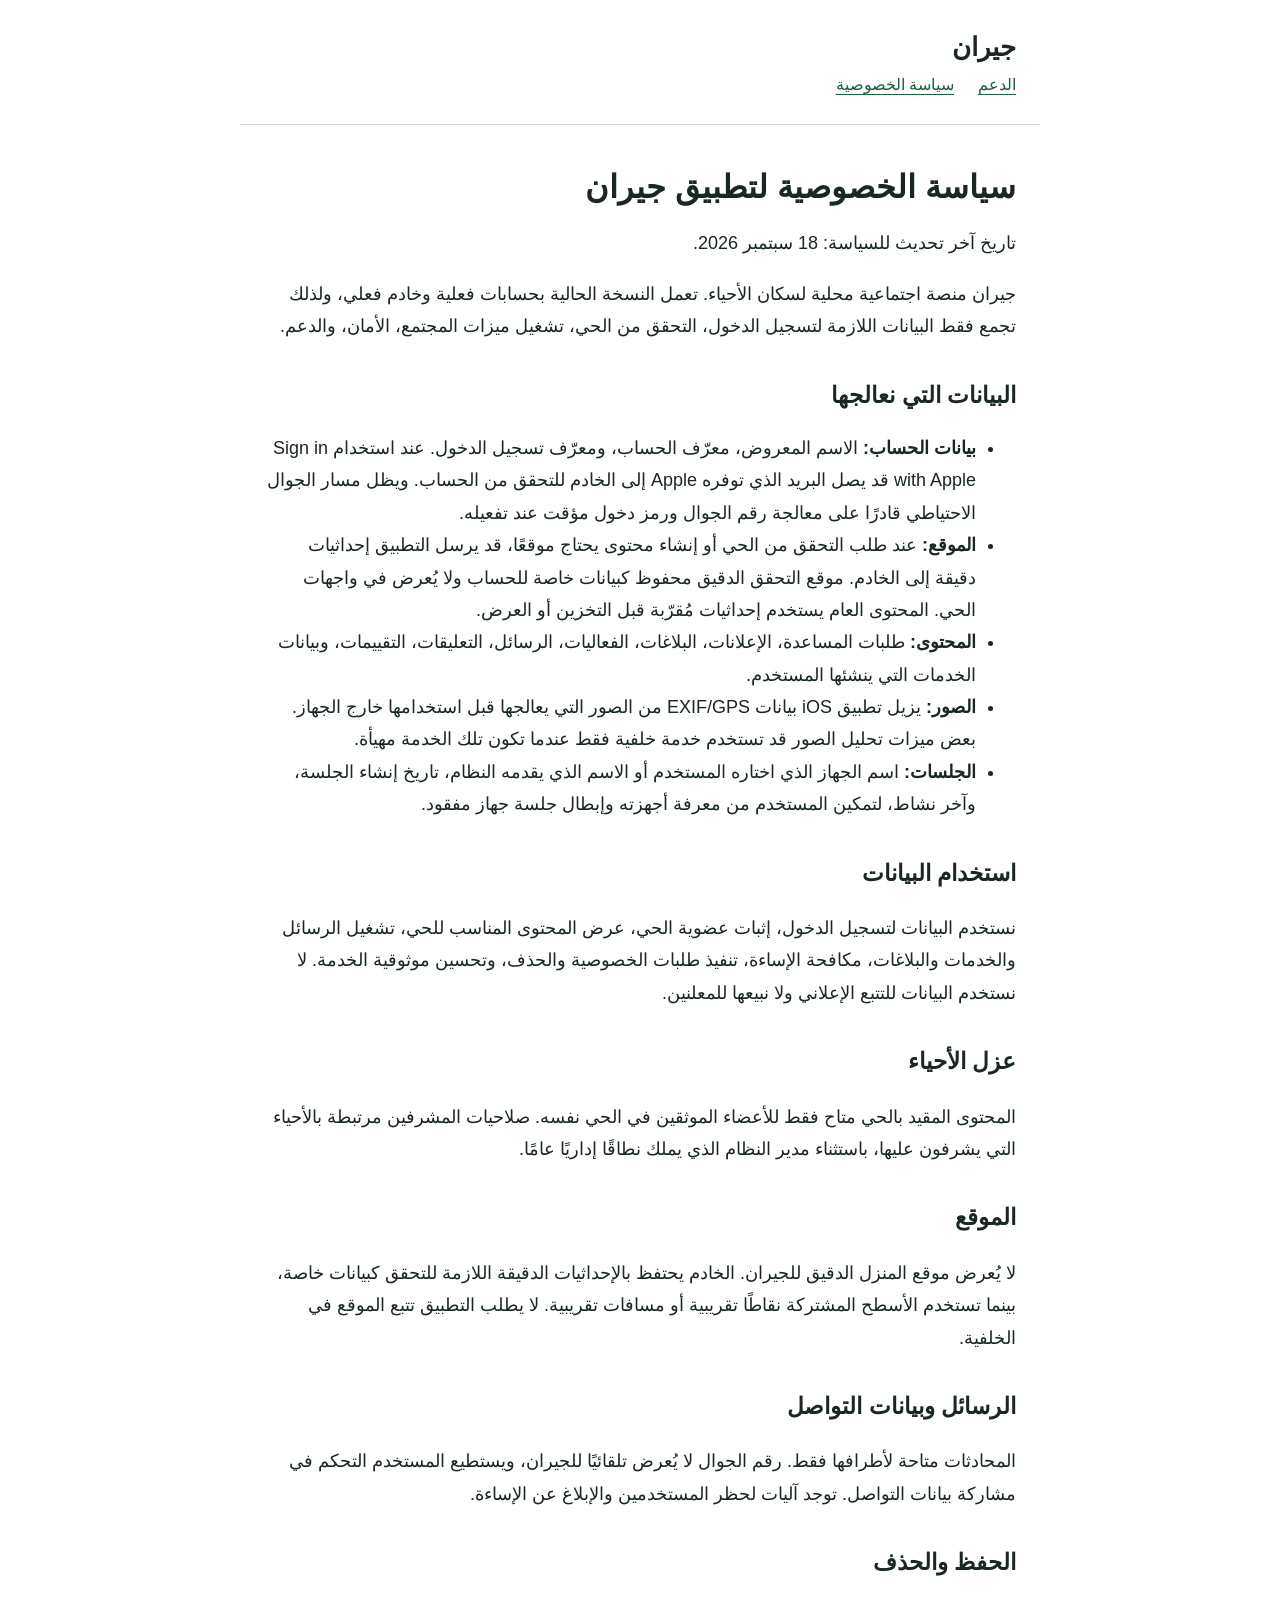
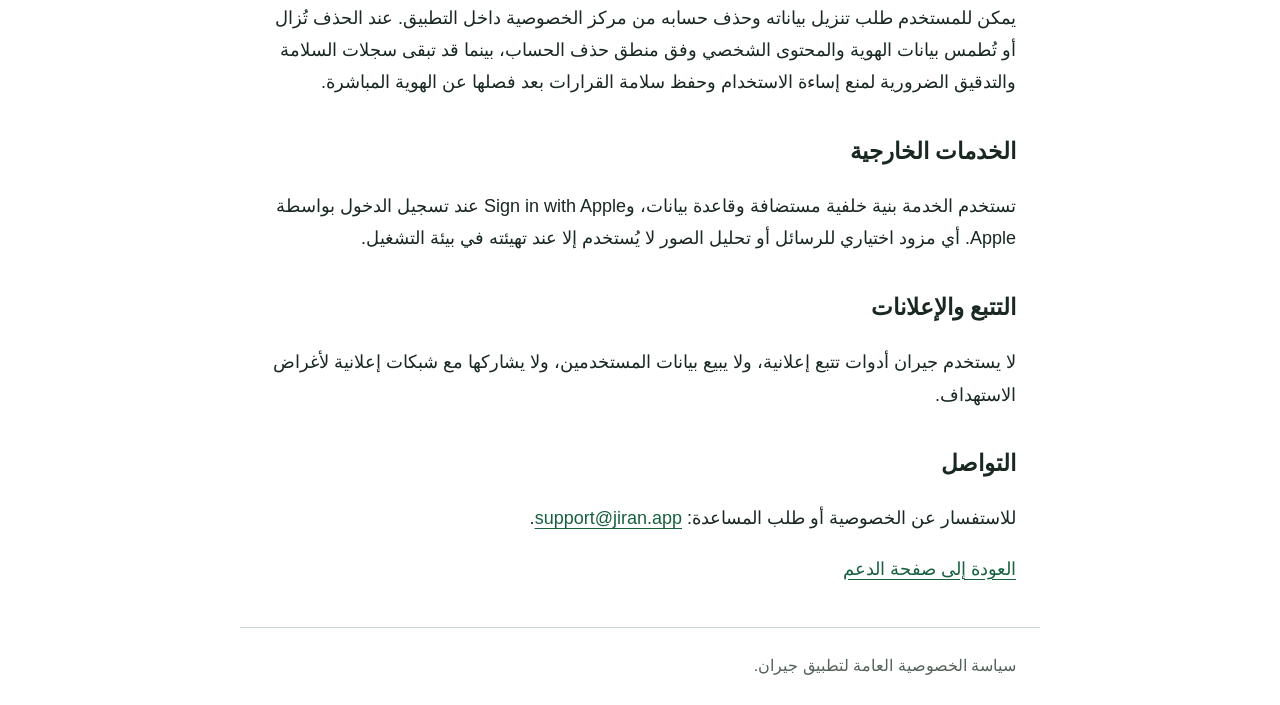
==== privacy.html @ 53e1cf00 "Publish Jiran support and existing privacy policy" ====
<!doctype html>
<html lang="ar" dir="rtl">
<head><meta charset="utf-8"><meta name="viewport" content="width=device-width,initial-scale=1"><meta name="description" content="سياسة الخصوصية لتطبيق جيران"><title>جيران | سياسة الخصوصية</title><link rel="stylesheet" href="styles.css"></head>
<body>
<header><div class="brand">جيران</div><nav aria-label="التنقل"><a href="index.html">الدعم</a><a href="privacy.html" aria-current="page">سياسة الخصوصية</a></nav></header>
<main>
<h1>سياسة الخصوصية لتطبيق جيران</h1>
<p>تاريخ آخر تحديث للسياسة: 18 سبتمبر 2026.</p>
<p>جيران منصة اجتماعية محلية لسكان الأحياء. تعمل النسخة الحالية بحسابات فعلية وخادم فعلي، ولذلك تجمع فقط البيانات اللازمة لتسجيل الدخول، التحقق من الحي، تشغيل ميزات المجتمع، الأمان، والدعم.</p>
<h2>البيانات التي نعالجها</h2>
<ul>
<li><strong>بيانات الحساب:</strong> الاسم المعروض، معرّف الحساب، ومعرّف تسجيل الدخول. عند استخدام Sign in with Apple قد يصل البريد الذي توفره Apple إلى الخادم للتحقق من الحساب. ويظل مسار الجوال الاحتياطي قادرًا على معالجة رقم الجوال ورمز دخول مؤقت عند تفعيله.</li>
<li><strong>الموقع:</strong> عند طلب التحقق من الحي أو إنشاء محتوى يحتاج موقعًا، قد يرسل التطبيق إحداثيات دقيقة إلى الخادم. موقع التحقق الدقيق محفوظ كبيانات خاصة للحساب ولا يُعرض في واجهات الحي. المحتوى العام يستخدم إحداثيات مُقرّبة قبل التخزين أو العرض.</li>
<li><strong>المحتوى:</strong> طلبات المساعدة، الإعلانات، البلاغات، الفعاليات، الرسائل، التعليقات، التقييمات، وبيانات الخدمات التي ينشئها المستخدم.</li>
<li><strong>الصور:</strong> يزيل تطبيق iOS بيانات EXIF/GPS من الصور التي يعالجها قبل استخدامها خارج الجهاز. بعض ميزات تحليل الصور قد تستخدم خدمة خلفية فقط عندما تكون تلك الخدمة مهيأة.</li>
<li><strong>الجلسات:</strong> اسم الجهاز الذي اختاره المستخدم أو الاسم الذي يقدمه النظام، تاريخ إنشاء الجلسة، وآخر نشاط، لتمكين المستخدم من معرفة أجهزته وإبطال جلسة جهاز مفقود.</li>
</ul>
<h2>استخدام البيانات</h2>
<p>نستخدم البيانات لتسجيل الدخول، إثبات عضوية الحي، عرض المحتوى المناسب للحي، تشغيل الرسائل والخدمات والبلاغات، مكافحة الإساءة، تنفيذ طلبات الخصوصية والحذف، وتحسين موثوقية الخدمة. لا نستخدم البيانات للتتبع الإعلاني ولا نبيعها للمعلنين.</p>
<h2>عزل الأحياء</h2>
<p>المحتوى المقيد بالحي متاح فقط للأعضاء الموثقين في الحي نفسه. صلاحيات المشرفين مرتبطة بالأحياء التي يشرفون عليها، باستثناء مدير النظام الذي يملك نطاقًا إداريًا عامًا.</p>
<h2>الموقع</h2>
<p>لا يُعرض موقع المنزل الدقيق للجيران. الخادم يحتفظ بالإحداثيات الدقيقة اللازمة للتحقق كبيانات خاصة، بينما تستخدم الأسطح المشتركة نقاطًا تقريبية أو مسافات تقريبية. لا يطلب التطبيق تتبع الموقع في الخلفية.</p>
<h2>الرسائل وبيانات التواصل</h2>
<p>المحادثات متاحة لأطرافها فقط. رقم الجوال لا يُعرض تلقائيًا للجيران، ويستطيع المستخدم التحكم في مشاركة بيانات التواصل. توجد آليات لحظر المستخدمين والإبلاغ عن الإساءة.</p>
<h2>الحفظ والحذف</h2>
<p>يمكن للمستخدم طلب تنزيل بياناته وحذف حسابه من مركز الخصوصية داخل التطبيق. عند الحذف تُزال أو تُطمس بيانات الهوية والمحتوى الشخصي وفق منطق حذف الحساب، بينما قد تبقى سجلات السلامة والتدقيق الضرورية لمنع إساءة الاستخدام وحفظ سلامة القرارات بعد فصلها عن الهوية المباشرة.</p>
<h2>الخدمات الخارجية</h2>
<p>تستخدم الخدمة بنية خلفية مستضافة وقاعدة بيانات، وSign in with Apple عند تسجيل الدخول بواسطة Apple. أي مزود اختياري للرسائل أو تحليل الصور لا يُستخدم إلا عند تهيئته في بيئة التشغيل.</p>
<h2>التتبع والإعلانات</h2>
<p>لا يستخدم جيران أدوات تتبع إعلانية، ولا يبيع بيانات المستخدمين، ولا يشاركها مع شبكات إعلانية لأغراض الاستهداف.</p>
<h2>التواصل</h2>
<p>للاستفسار عن الخصوصية أو طلب المساعدة: <a href="mailto:support@jiran.app" dir="ltr">support@jiran.app</a>.</p>
<p><a href="index.html">العودة إلى صفحة الدعم</a></p>
</main>
<footer>سياسة الخصوصية العامة لتطبيق جيران.</footer>
</body></html>
---- styles.css ----
:root { color-scheme: light dark; font-family: -apple-system, BlinkMacSystemFont, "Segoe UI", sans-serif; line-height: 1.8; color: #192820; background: #fff; }
* { box-sizing: border-box; }
body { margin: 0; }
header, main, footer { max-width: 800px; margin-inline: auto; padding: 24px; }
header { border-bottom: 1px solid #cbd6cf; }
nav { display: flex; flex-wrap: wrap; gap: 24px; }
a { color: #17613f; text-underline-offset: 4px; overflow-wrap: anywhere; }
a:focus-visible { outline: 3px solid #bb7b16; outline-offset: 5px; }
h1 { font-size: 32px; line-height: 1.4; margin-block: 16px; }
h2 { font-size: 23px; margin-block: 32px 12px; }
p, li { font-size: 18px; }
footer { border-top: 1px solid #cbd6cf; color: #536259; }
.brand { font-size: 26px; font-weight: 700; }
.notice { border-inline-start: 4px solid #bb7b16; padding-inline-start: 16px; }
@media (prefers-color-scheme: dark) { :root { color: #e6eee8; background: #121b16; } a { color: #8bd4aa; } header, footer { border-color: #3a4d40; } footer { color: #b3c1b7; } }
@media (max-width: 480px) { header, main, footer { padding: 20px; } h1 { font-size: 28px; } }
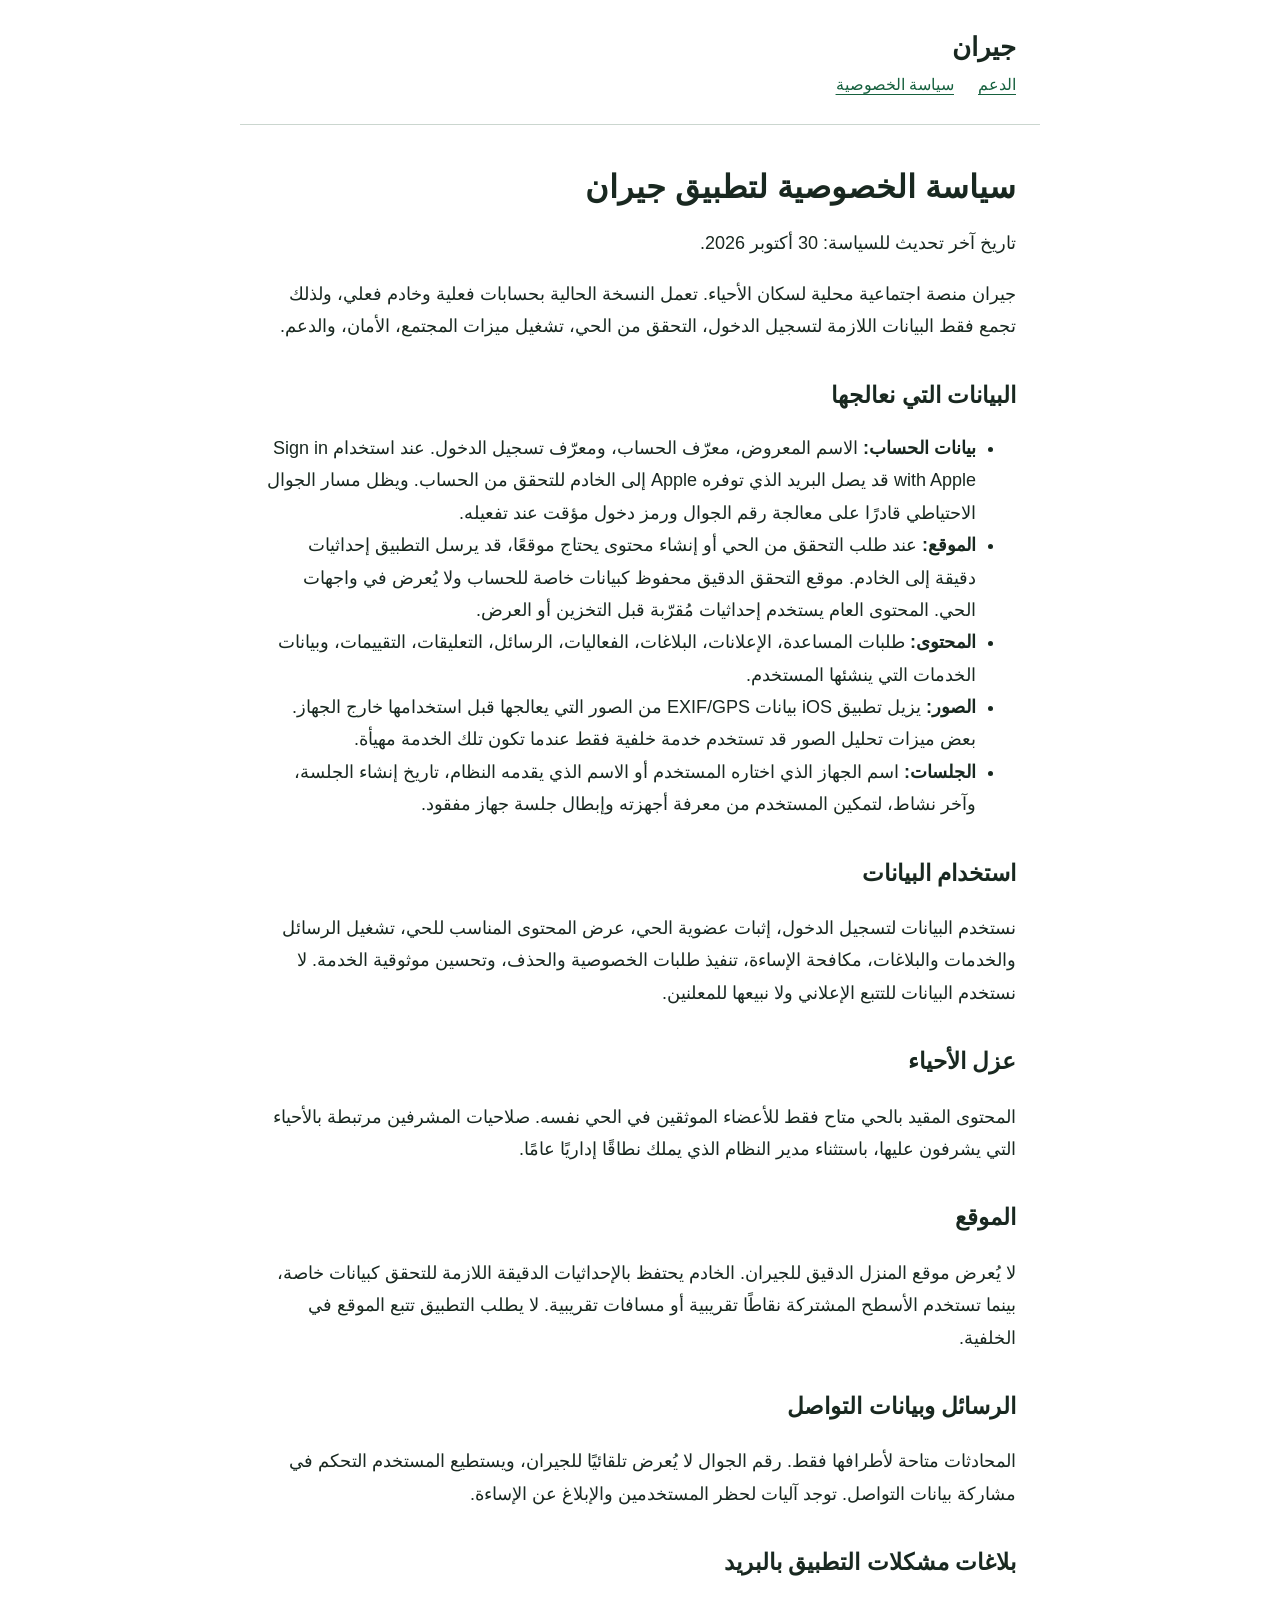
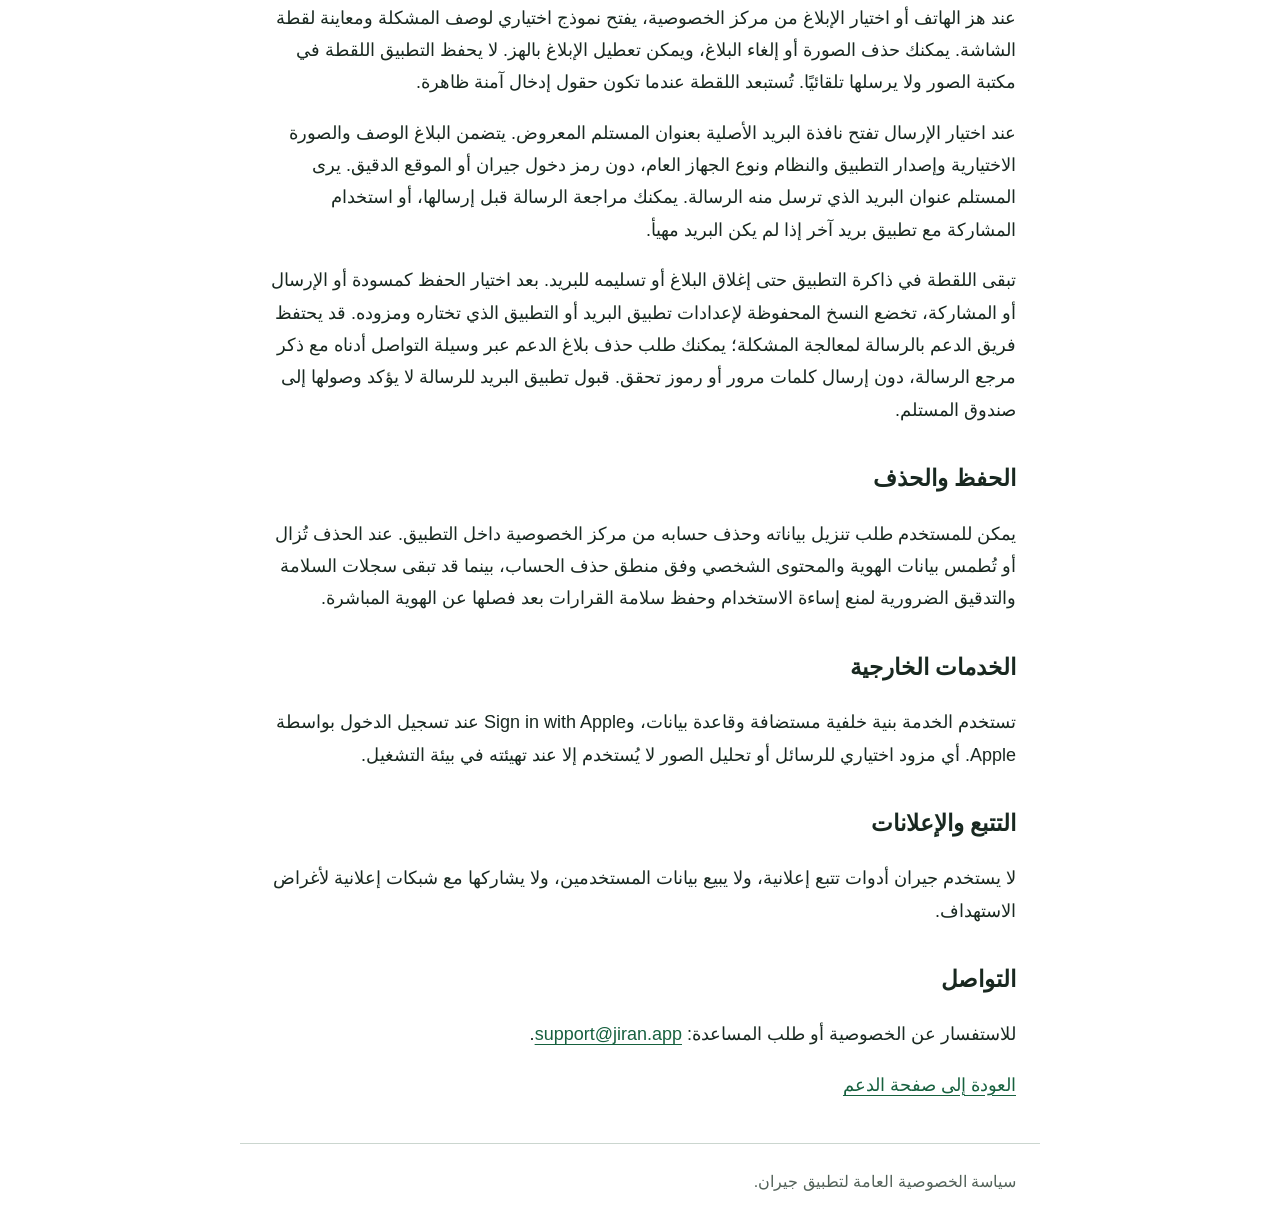
==== commit b9984514: "Document optional native mail reports" ====
--- a/privacy.html
+++ b/privacy.html
@@ -5,7 +5,7 @@
 <header><div class="brand">جيران</div><nav aria-label="التنقل"><a href="index.html">الدعم</a><a href="privacy.html" aria-current="page">سياسة الخصوصية</a></nav></header>
 <main>
 <h1>سياسة الخصوصية لتطبيق جيران</h1>
-<p>تاريخ آخر تحديث للسياسة: 18 سبتمبر 2026.</p>
+<p>تاريخ آخر تحديث للسياسة: 30 أكتوبر 2026.</p>
 <p>جيران منصة اجتماعية محلية لسكان الأحياء. تعمل النسخة الحالية بحسابات فعلية وخادم فعلي، ولذلك تجمع فقط البيانات اللازمة لتسجيل الدخول، التحقق من الحي، تشغيل ميزات المجتمع، الأمان، والدعم.</p>
 <h2>البيانات التي نعالجها</h2>
 <ul>
@@ -23,6 +23,10 @@
 <p>لا يُعرض موقع المنزل الدقيق للجيران. الخادم يحتفظ بالإحداثيات الدقيقة اللازمة للتحقق كبيانات خاصة، بينما تستخدم الأسطح المشتركة نقاطًا تقريبية أو مسافات تقريبية. لا يطلب التطبيق تتبع الموقع في الخلفية.</p>
 <h2>الرسائل وبيانات التواصل</h2>
 <p>المحادثات متاحة لأطرافها فقط. رقم الجوال لا يُعرض تلقائيًا للجيران، ويستطيع المستخدم التحكم في مشاركة بيانات التواصل. توجد آليات لحظر المستخدمين والإبلاغ عن الإساءة.</p>
+<h2>بلاغات مشكلات التطبيق بالبريد</h2>
+<p>عند هز الهاتف أو اختيار الإبلاغ من مركز الخصوصية، يفتح نموذج اختياري لوصف المشكلة ومعاينة لقطة الشاشة. يمكنك حذف الصورة أو إلغاء البلاغ، ويمكن تعطيل الإبلاغ بالهز. لا يحفظ التطبيق اللقطة في مكتبة الصور ولا يرسلها تلقائيًا. تُستبعد اللقطة عندما تكون حقول إدخال آمنة ظاهرة.</p>
+<p>عند اختيار الإرسال تفتح نافذة البريد الأصلية بعنوان المستلم المعروض. يتضمن البلاغ الوصف والصورة الاختيارية وإصدار التطبيق والنظام ونوع الجهاز العام، دون رمز دخول جيران أو الموقع الدقيق. يرى المستلم عنوان البريد الذي ترسل منه الرسالة. يمكنك مراجعة الرسالة قبل إرسالها، أو استخدام المشاركة مع تطبيق بريد آخر إذا لم يكن البريد مهيأ.</p>
+<p>تبقى اللقطة في ذاكرة التطبيق حتى إغلاق البلاغ أو تسليمه للبريد. بعد اختيار الحفظ كمسودة أو الإرسال أو المشاركة، تخضع النسخ المحفوظة لإعدادات تطبيق البريد أو التطبيق الذي تختاره ومزوده. قد يحتفظ فريق الدعم بالرسالة لمعالجة المشكلة؛ يمكنك طلب حذف بلاغ الدعم عبر وسيلة التواصل أدناه مع ذكر مرجع الرسالة، دون إرسال كلمات مرور أو رموز تحقق. قبول تطبيق البريد للرسالة لا يؤكد وصولها إلى صندوق المستلم.</p>
 <h2>الحفظ والحذف</h2>
 <p>يمكن للمستخدم طلب تنزيل بياناته وحذف حسابه من مركز الخصوصية داخل التطبيق. عند الحذف تُزال أو تُطمس بيانات الهوية والمحتوى الشخصي وفق منطق حذف الحساب، بينما قد تبقى سجلات السلامة والتدقيق الضرورية لمنع إساءة الاستخدام وحفظ سلامة القرارات بعد فصلها عن الهوية المباشرة.</p>
 <h2>الخدمات الخارجية</h2>
